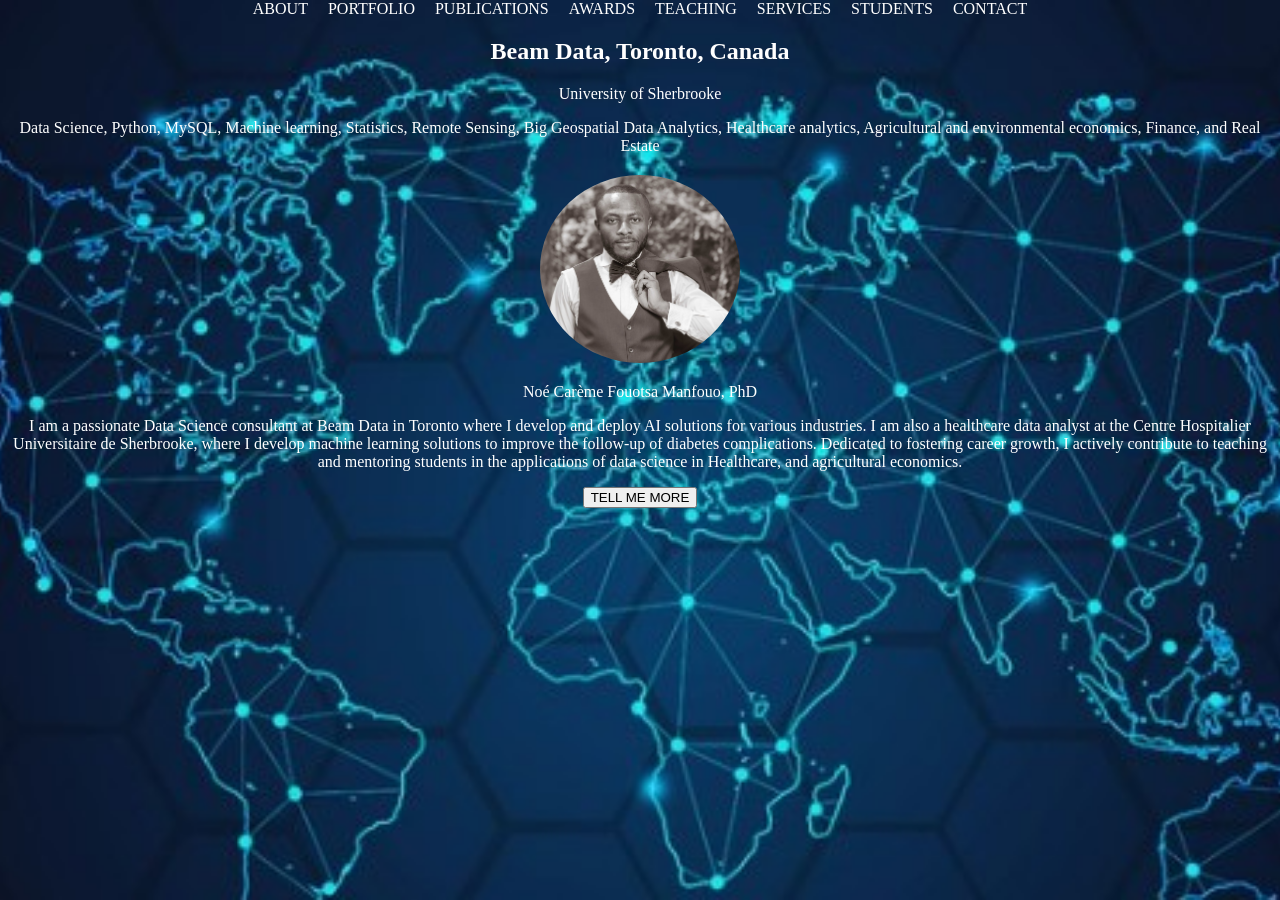
==== index.html @ 55b2f70b "updates" ====
<!DOCTYPE html>
<html lang="en">
<head>
    <meta charset="UTF-8">
    <meta name="viewport" content="width=device-width, initial-scale=1.0">
    <title>Data Science</title>
    <link rel="stylesheet" href="style.css">
    <style>
        body, html {
            margin: 0;
            padding: 0;
            width: 100%;
            height: 100%;
            background: url('images/pic02.jpg') no-repeat center center fixed;
            background-size: cover;
        }
        nav {
            display: flex;
            justify-content: center;
            width: 100%;
        }
        .nav-logo, .nav-links {
            display: flex;
        }
        .nav-links {
            gap: 20px;
        }
        .nav-links a {
            text-decoration: none;
            color: white; /* Change as needed for visibility against the background */
        }
        .hero {
            text-align: center;
            margin-top: 20px;
            color: white; /* Change as needed for visibility against the background */
        }
        *, *::before, *::after {
            box-sizing: border-box;
        }
        .row {
            display: flex;
        }
        .column {
            flex: 50%;
            padding: 5px;
        }
        img {
            border-radius: 50%;
            width: 200px; /* Adjust width as necessary */
        }
    </style>
</head>
<body>
    <header>
        <nav>
            <div class="nav-logo"><a href="#"></a></div>
            <div class="nav-links">
                <a href="index.html">ABOUT</a>
                <a href="portfolio.html">PORTFOLIO</a> <!-- Updated link to reference an on-page ID -->
                <a href="publications.html">PUBLICATIONS</a>
                <a href="#awards">AWARDS</a>
                <a href="#teaching">TEACHING</a>
                <a href="#services">SERVICES</a>
                <a href="#students">STUDENTS</a>
                <a href="#contact">CONTACT</a>
            </div>
        </nav>
    </header>
    <section id="about">
        <div class="hero">
            <h1>Beam Data, Toronto, Canada</h1>
            <p>University of Sherbrooke</p>
            <p>Data Science, Python, MySQL, Machine learning, Statistics, Remote Sensing, Big Geospatial Data Analytics, Healthcare analytics, Agricultural and environmental economics, Finance, and Real Estate</p>
        </div>
    </section>
    <section id="about">
        <div class="hero">
            <img src="images/avatar.jpg" alt="Noé Fouotsa" class="profile-pic">
            <p>Noé Carème Fouotsa Manfouo, PhD</p>
            <p>I am a passionate Data Science consultant at Beam Data in Toronto where I develop and deploy AI solutions for various industries. I am also a healthcare data analyst at the Centre Hospitalier Universitaire de Sherbrooke, where I develop machine learning solutions to improve the follow-up of diabetes complications. Dedicated to fostering career growth, I actively contribute to teaching and mentoring students in the applications of data science in Healthcare, and agricultural economics.</p>
            <button onclick="location.href='portfolio.html';">TELL ME MORE</button> <!-- Link to the Portfolio section -->
        </div>
    </section>
</body>
</html>
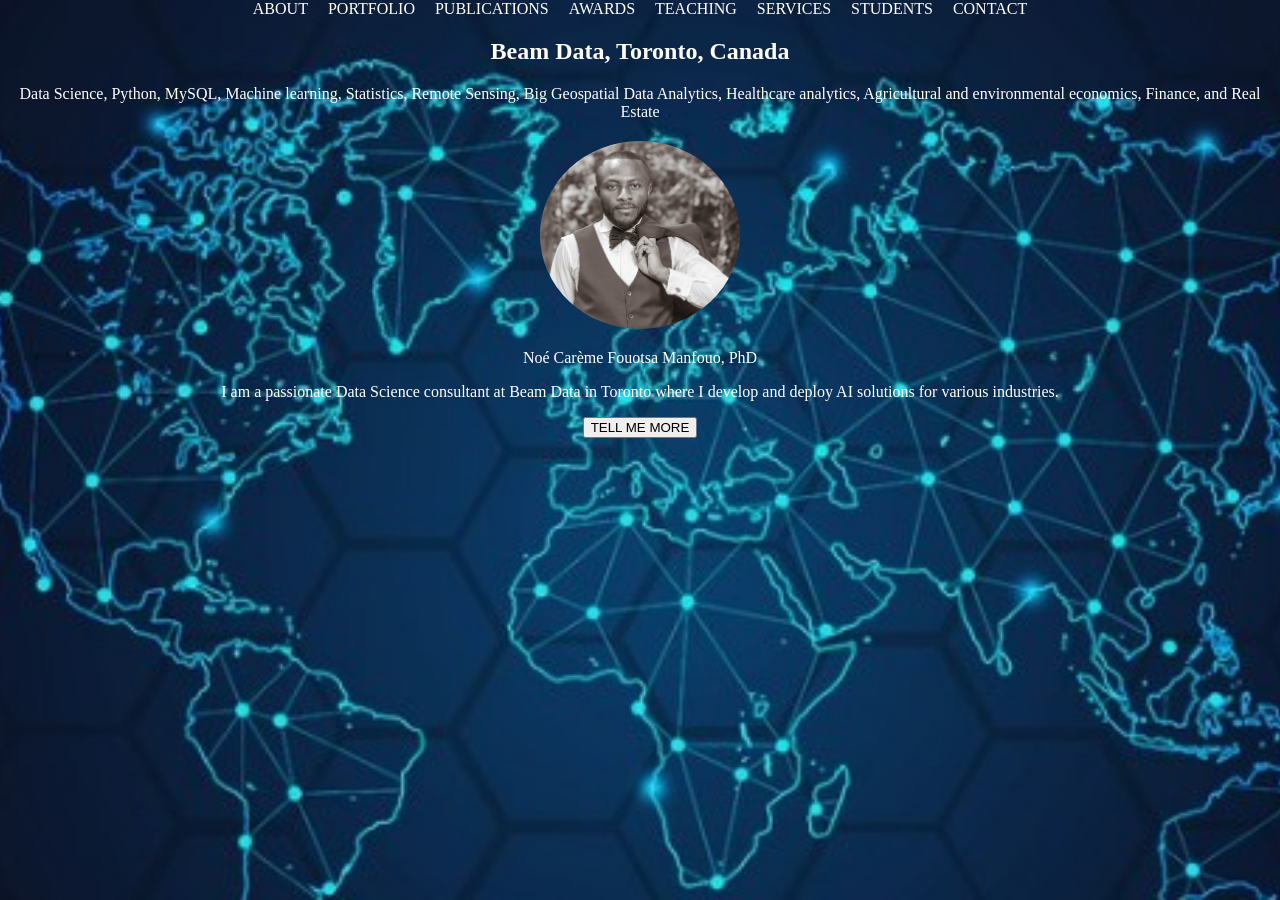
==== commit 2075d9c4: "updates" ====
--- a/index.html
+++ b/index.html
@@ -69,7 +69,7 @@
     <section id="about">
         <div class="hero">
             <h1>Beam Data, Toronto, Canada</h1>
-            <p>University of Sherbrooke</p>
+            <p></p>
             <p>Data Science, Python, MySQL, Machine learning, Statistics, Remote Sensing, Big Geospatial Data Analytics, Healthcare analytics, Agricultural and environmental economics, Finance, and Real Estate</p>
         </div>
     </section>
@@ -77,7 +77,7 @@
         <div class="hero">
             <img src="images/avatar.jpg" alt="Noé Fouotsa" class="profile-pic">
             <p>Noé Carème Fouotsa Manfouo, PhD</p>
-            <p>I am a passionate Data Science consultant at Beam Data in Toronto where I develop and deploy AI solutions for various industries. I am also a healthcare data analyst at the Centre Hospitalier Universitaire de Sherbrooke, where I develop machine learning solutions to improve the follow-up of diabetes complications. Dedicated to fostering career growth, I actively contribute to teaching and mentoring students in the applications of data science in Healthcare, and agricultural economics.</p>
+            <p>I am a passionate Data Science consultant at Beam Data in Toronto where I develop and deploy AI solutions for various industries.</p>
             <button onclick="location.href='portfolio.html';">TELL ME MORE</button> <!-- Link to the Portfolio section -->
         </div>
     </section>
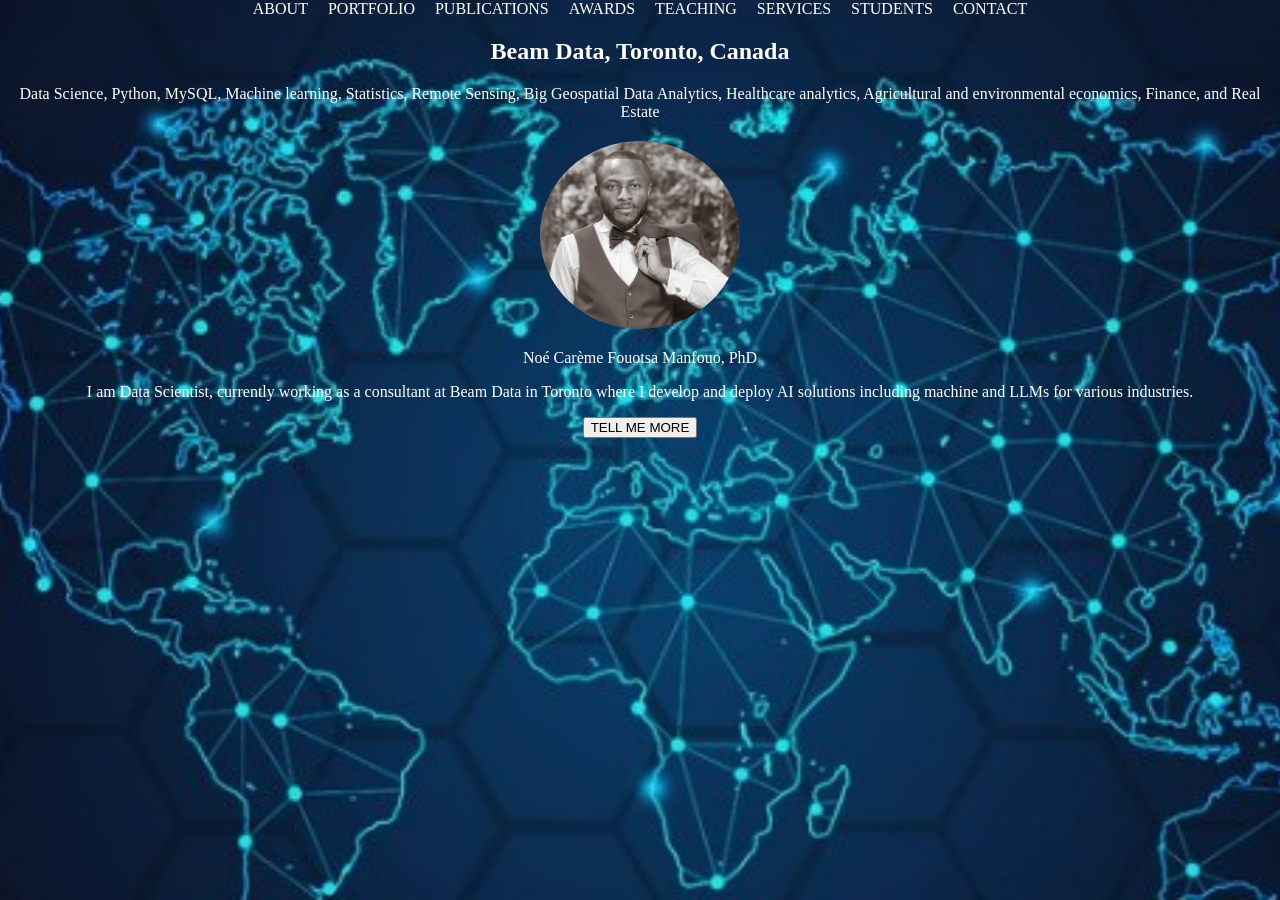
==== commit cee73de4: "updates" ====
--- a/index.html
+++ b/index.html
@@ -77,7 +77,7 @@
         <div class="hero">
             <img src="images/avatar.jpg" alt="Noé Fouotsa" class="profile-pic">
             <p>Noé Carème Fouotsa Manfouo, PhD</p>
-            <p>I am a passionate Data Science consultant at Beam Data in Toronto where I develop and deploy AI solutions for various industries.</p>
+            <p>I am Data Scientist, currently working as a consultant at Beam Data in Toronto where I develop and deploy AI solutions including machine and LLMs for various industries.</p>
             <button onclick="location.href='portfolio.html';">TELL ME MORE</button> <!-- Link to the Portfolio section -->
         </div>
     </section>
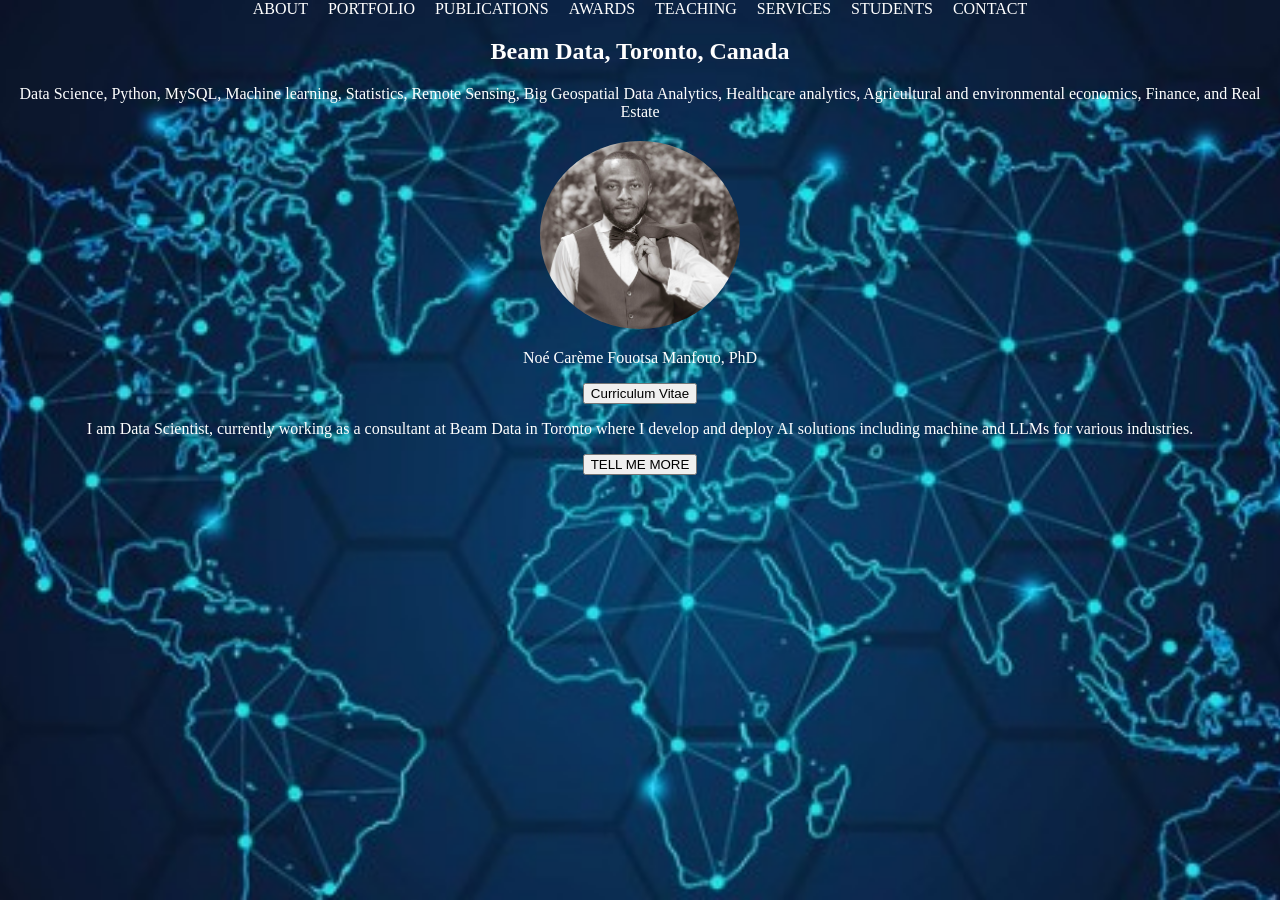
==== commit 6b1b5fcd: "updates" ====
--- a/index.html
+++ b/index.html
@@ -58,11 +58,11 @@
                 <a href="index.html">ABOUT</a>
                 <a href="portfolio.html">PORTFOLIO</a> <!-- Updated link to reference an on-page ID -->
                 <a href="publications.html">PUBLICATIONS</a>
-                <a href="#awards">AWARDS</a>
-                <a href="#teaching">TEACHING</a>
-                <a href="#services">SERVICES</a>
-                <a href="#students">STUDENTS</a>
-                <a href="#contact">CONTACT</a>
+                <a href="awards.html">AWARDS</a>
+                <a href="teaching.html">TEACHING</a>
+                <a href="services.html">SERVICES</a>
+                <a href="students.html">STUDENTS</a>
+                <a href="contact.html">CONTACT</a>
             </div>
         </nav>
     </header>
@@ -77,6 +77,7 @@
         <div class="hero">
             <img src="images/avatar.jpg" alt="Noé Fouotsa" class="profile-pic">
             <p>Noé Carème Fouotsa Manfouo, PhD</p>
+            <button onclick="location.href='https://docs.google.com/document/d/1d7oiPHwaeCGNi1j2qiMza-FebBLyYKiq0i-RlrwJySk/edit?usp=sharing';">Curriculum Vitae</button>
             <p>I am Data Scientist, currently working as a consultant at Beam Data in Toronto where I develop and deploy AI solutions including machine and LLMs for various industries.</p>
             <button onclick="location.href='portfolio.html';">TELL ME MORE</button> <!-- Link to the Portfolio section -->
         </div>
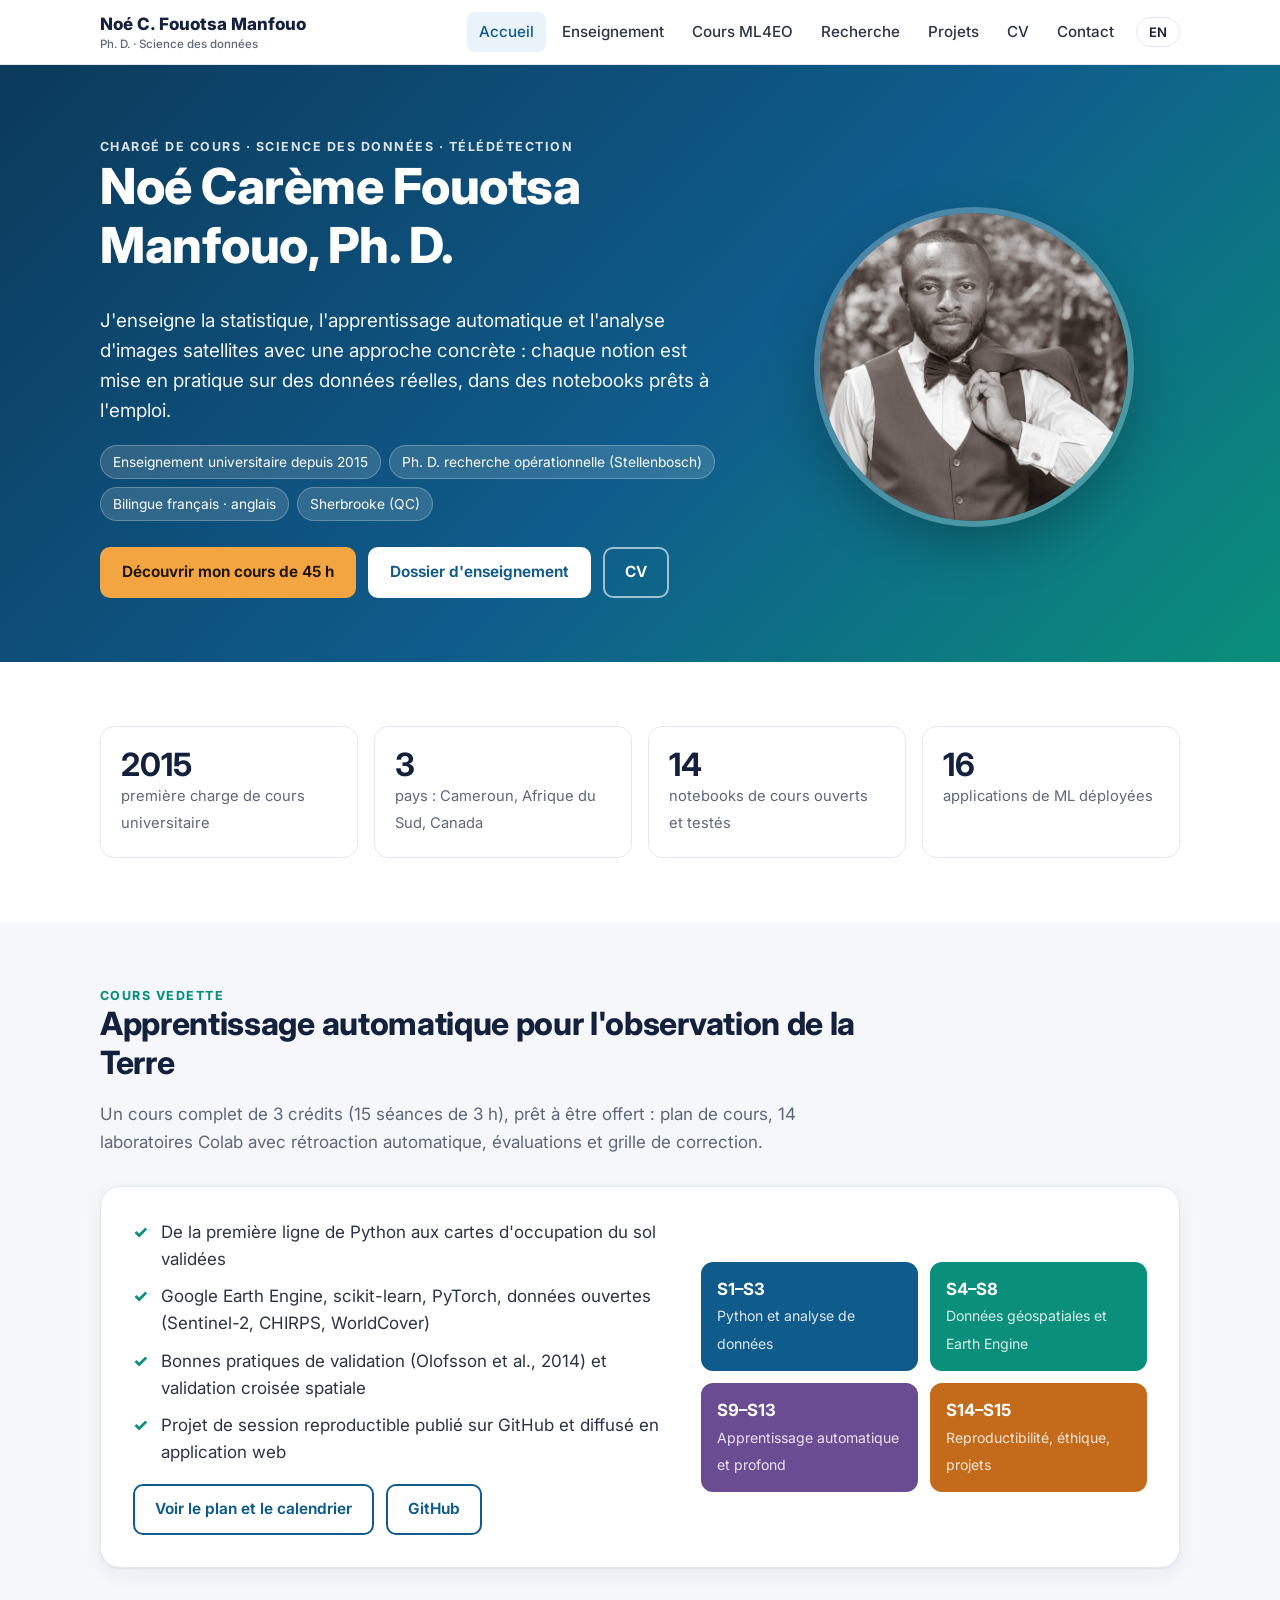
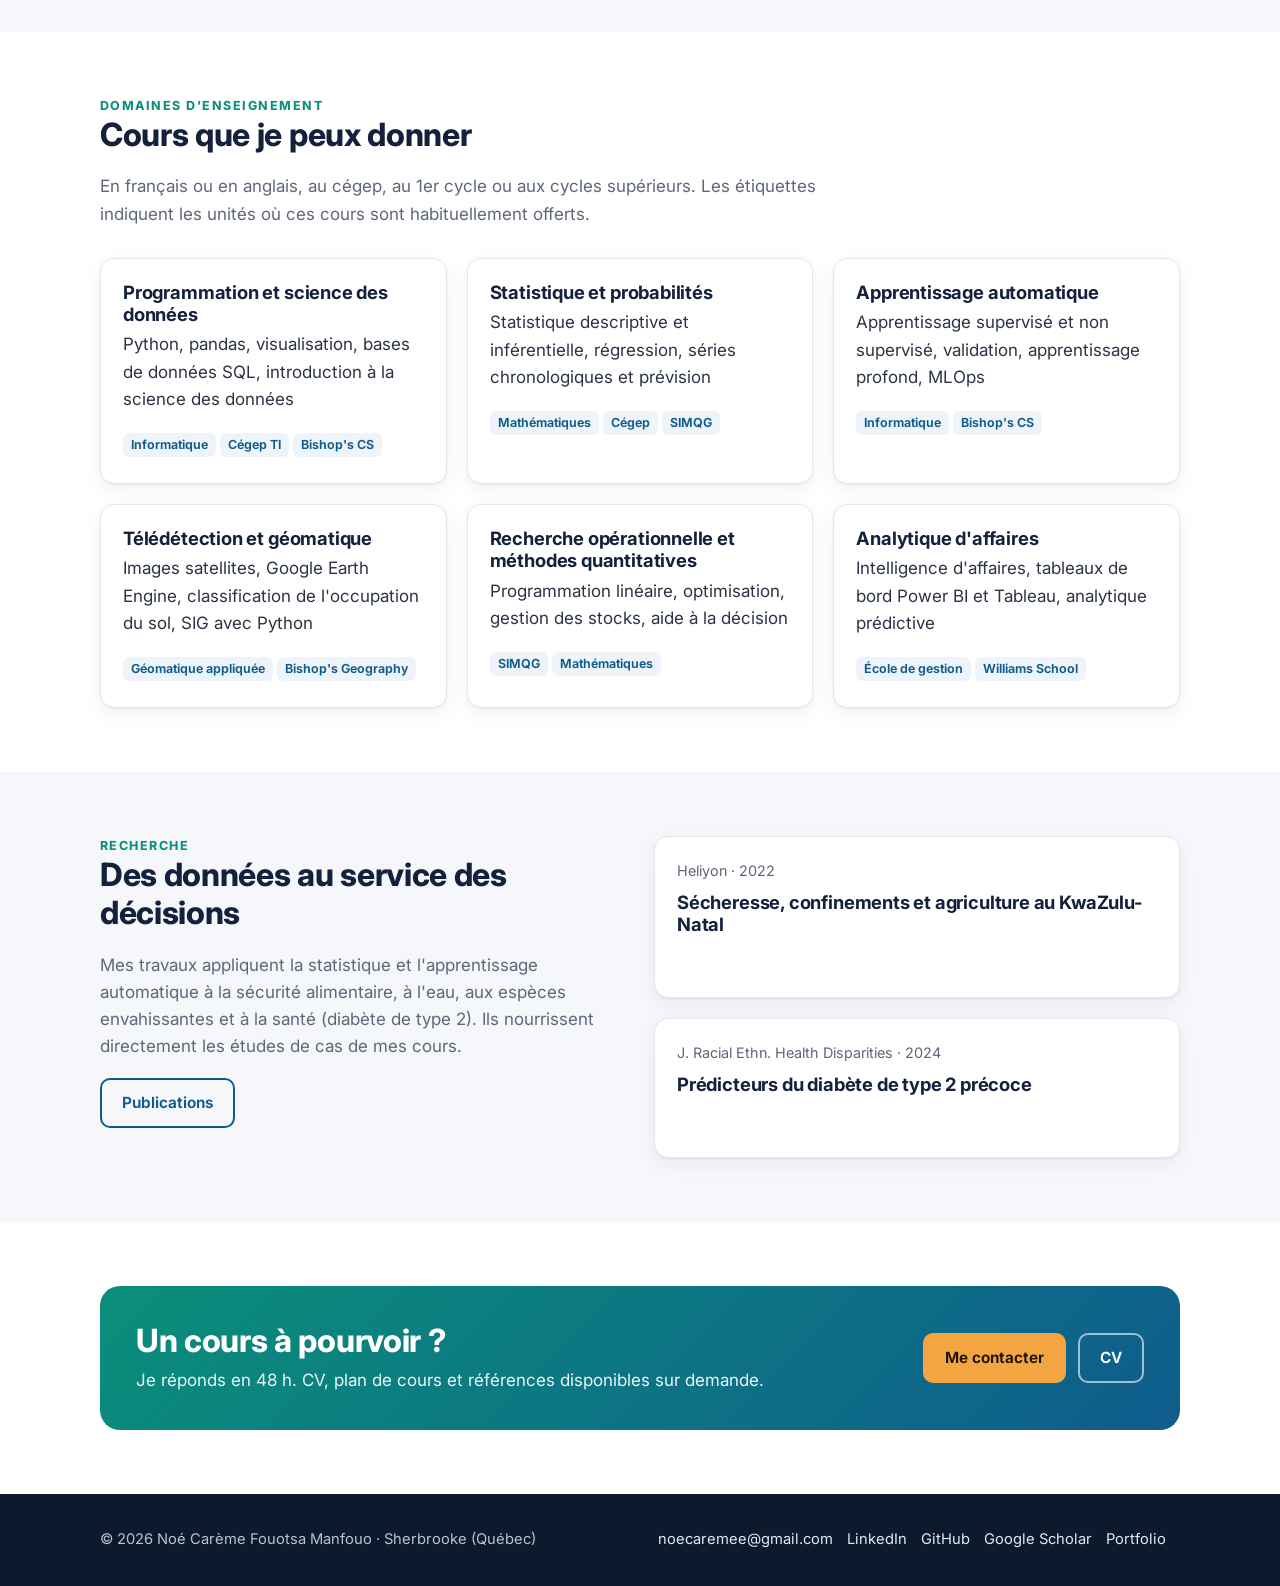
==== commit 46fe0da7: "Redesign as bilingual teaching showcase: teaching portfolio, ML4EO course page, research, projects, " ====
--- a/index.html
+++ b/index.html
@@ -1,86 +1,101 @@
-<!DOCTYPE html>
-<html lang="en">
+<!doctype html>
+<html lang="fr" data-lang="fr">
 <head>
-    <meta charset="UTF-8">
-    <meta name="viewport" content="width=device-width, initial-scale=1.0">
-    <title>Data Science</title>
-    <link rel="stylesheet" href="style.css">
-    <style>
-        body, html {
-            margin: 0;
-            padding: 0;
-            width: 100%;
-            height: 100%;
-            background: url('images/pic02.jpg') no-repeat center center fixed;
-            background-size: cover;
-        }
-        nav {
-            display: flex;
-            justify-content: center;
-            width: 100%;
-        }
-        .nav-logo, .nav-links {
-            display: flex;
-        }
-        .nav-links {
-            gap: 20px;
-        }
-        .nav-links a {
-            text-decoration: none;
-            color: white; /* Change as needed for visibility against the background */
-        }
-        .hero {
-            text-align: center;
-            margin-top: 20px;
-            color: white; /* Change as needed for visibility against the background */
-        }
-        *, *::before, *::after {
-            box-sizing: border-box;
-        }
-        .row {
-            display: flex;
-        }
-        .column {
-            flex: 50%;
-            padding: 5px;
-        }
-        img {
-            border-radius: 50%;
-            width: 200px; /* Adjust width as necessary */
-        }
-    </style>
+<meta charset="utf-8">
+<meta name="viewport" content="width=device-width, initial-scale=1">
+<title>Accueil · Home · Noé Carème Fouotsa Manfouo</title>
+<meta name="description" content="Chargé de cours en science des données, statistique, apprentissage automatique et télédétection (Sherbrooke). Lecturer in data science and remote sensing.">
+<meta property="og:title" content="Accueil · Home · Noé Carème Fouotsa Manfouo">
+<meta property="og:description" content="Chargé de cours en science des données, statistique, apprentissage automatique et télédétection (Sherbrooke). Lecturer in data science and remote sensing.">
+<meta property="og:image" content="https://noe2019.github.io/images/portrait.jpg">
+<meta property="og:type" content="website">
+<link rel="icon" href="images/portrait-sm.jpg">
+<link rel="preconnect" href="https://fonts.googleapis.com"><link rel="preconnect" href="https://fonts.gstatic.com" crossorigin>
+<link href="https://fonts.googleapis.com/css2?family=Inter:wght@400;500;600;700;800&display=swap" rel="stylesheet">
+<link rel="stylesheet" href="assets/site.css">
+<script src="assets/site.js"></script>
+<script type="application/ld+json">{"@context": "https://schema.org", "@type": "Person", "name": "Noé Carème Fouotsa Manfouo", "jobTitle": "Lecturer in data science, statistics and remote sensing", "url": "https://noe2019.github.io", "email": "mailto:noecaremee@gmail.com", "alumniOf": ["Stellenbosch University", "African Institute for Mathematical Sciences"], "address": {"@type": "PostalAddress", "addressLocality": "Sherbrooke", "addressRegion": "QC", "addressCountry": "CA"}, "sameAs": ["https://www.linkedin.com/in/noefouotsa/", "https://github.com/noe2019", "https://scholar.google.com/citations?user=acKVfowAAAAJ", "https://noe2019.github.io/DA-Portfolio-Website/"]}</script>
 </head>
 <body>
-    <header>
-        <nav>
-            <div class="nav-logo"><a href="#"></a></div>
-            <div class="nav-links">
-                <a href="index.html">ABOUT</a>
-                <a href="portfolio.html">PORTFOLIO</a> <!-- Updated link to reference an on-page ID -->
-                <a href="publications.html">PUBLICATIONS</a>
-                <a href="awards.html">AWARDS</a>
-                <a href="teaching.html">TEACHING</a>
-                <a href="services.html">SERVICES</a>
-                <a href="students.html">STUDENTS</a>
-                <a href="contact.html">CONTACT</a>
-            </div>
-        </nav>
-    </header>
-    <section id="about">
-        <div class="hero">
-            <h1>Beam Data, Toronto, Canada</h1>
-            <p></p>
-            <p>Data Science, Python, MySQL, Machine learning, Statistics, Remote Sensing, Big Geospatial Data Analytics, Healthcare analytics, Agricultural and environmental economics, Finance, and Real Estate</p>
-        </div>
-    </section>
-    <section id="about">
-        <div class="hero">
-            <img src="images/avatar.jpg" alt="Noé Fouotsa" class="profile-pic">
-            <p>Noé Carème Fouotsa Manfouo, PhD</p>
-            <button onclick="location.href='https://docs.google.com/document/d/1d7oiPHwaeCGNi1j2qiMza-FebBLyYKiq0i-RlrwJySk/edit?usp=sharing';">Curriculum Vitae</button>
-            <p>I am Data Scientist, currently working as a consultant at Beam Data in Toronto where I develop and deploy AI solutions including machine and LLMs for various industries.</p>
-            <button onclick="location.href='portfolio.html';">TELL ME MORE</button> <!-- Link to the Portfolio section -->
-        </div>
-    </section>
+<header class="top"><div class="wrap">
+  <a class="logo" href="index.html">Noé C. Fouotsa Manfouo<small>Ph. D. · <span class="fr">Science des données</span><span class="en">Data science</span></small></a>
+  <button class="burger" id="burger" aria-label="Menu">☰</button>
+  <nav class="nav" id="nav"><a href="index.html" class=active><span class="fr">Accueil</span><span class="en">Home</span></a><a href="teaching.html"><span class="fr">Enseignement</span><span class="en">Teaching</span></a><a href="cours-ml4eo.html"><span class="fr">Cours ML4EO</span><span class="en">ML4EO course</span></a><a href="publications.html"><span class="fr">Recherche</span><span class="en">Research</span></a><a href="portfolio.html"><span class="fr">Projets</span><span class="en">Projects</span></a><a href="resume.html"><span class="fr">CV</span><span class="en">CV</span></a><a href="contact.html"><span class="fr">Contact</span><span class="en">Contact</span></a><button class="lang" id="lang" aria-label="Langue / Language">EN</button></nav>
+</div></header>
+<main>
+
+<section class="hero"><div class="wrap grid">
+  <div>
+    <div class="kicker"><span class="fr">Chargé de cours · Science des données · Télédétection</span><span class="en">Lecturer · Data science · Remote sensing</span></div>
+    <h1>Noé Carème Fouotsa Manfouo, Ph. D.</h1>
+    <p class="lead"><span class="fr">J'enseigne la statistique, l'apprentissage automatique et l'analyse d'images satellites avec une approche concrète : chaque notion est mise en pratique sur des données réelles, dans des notebooks prêts à l'emploi.</span><span class="en">I teach statistics, machine learning and satellite-image analysis with a hands-on approach: every concept is practised on real data, in ready-to-use notebooks.</span></p>
+    <div class="chips"><span class="chip"><span class="fr">Enseignement universitaire depuis 2015</span><span class="en">University teaching since 2015</span></span><span class="chip"><span class="fr">Ph. D. recherche opérationnelle (Stellenbosch)</span><span class="en">PhD Operations Research (Stellenbosch)</span></span><span class="chip"><span class="fr">Bilingue français · anglais</span><span class="en">Bilingual French · English</span></span><span class="chip">Sherbrooke (QC)</span></div>
+    <div class="btns">
+      <a class="btn primary" href="cours-ml4eo.html"><span class="fr">Découvrir mon cours de 45 h</span><span class="en">See my 45-hour course</span></a>
+      <a class="btn light" href="teaching.html"><span class="fr">Dossier d'enseignement</span><span class="en">Teaching portfolio</span></a>
+      <a class="btn ghost" href="resume.html">CV</a>
+    </div>
+  </div>
+  <img class="portrait" src="images/portrait.jpg" alt="Noé Carème Fouotsa Manfouo">
+</div></section>
+
+<section><div class="wrap">
+  <div class="stats">
+    <div class="stat"><b>2015</b><span><span class="fr">première charge de cours universitaire</span><span class="en">first university course taught</span></span></div>
+    <div class="stat"><b>3</b><span><span class="fr">pays : Cameroun, Afrique du Sud, Canada</span><span class="en">countries: Cameroon, South Africa, Canada</span></span></div>
+    <div class="stat"><b>14</b><span><span class="fr">notebooks de cours ouverts et testés</span><span class="en">open, tested course notebooks</span></span></div>
+    <div class="stat"><b>16</b><span><span class="fr">applications de ML déployées</span><span class="en">deployed ML applications</span></span></div>
+  </div>
+</div></section>
+
+<section class="soft"><div class="wrap">
+  <div class="section-head"><div class="eyebrow"><span class="fr">Cours vedette</span><span class="en">Featured course</span></div>
+  <h2><span class="fr">Apprentissage automatique pour l'observation de la Terre</span><span class="en">Machine Learning for Earth Observation</span></h2>
+  <p><span class="fr">Un cours complet de 3 crédits (15 séances de 3 h), prêt à être offert : plan de cours, 14 laboratoires Colab avec rétroaction automatique, évaluations et grille de correction.</span><span class="en">A complete 3-credit course (15 × 3-hour sessions), ready to offer: course outline, 14 Colab labs with automatic feedback, assessments and rubric.</span></p></div>
+  <div class="feature">
+    <div>
+      <ul class="list-check">
+        <li><span class="fr">De la première ligne de Python aux cartes d'occupation du sol validées</span><span class="en">From the first line of Python to validated land-cover maps</span></li>
+        <li><span class="fr">Google Earth Engine, scikit-learn, PyTorch, données ouvertes (Sentinel-2, CHIRPS, WorldCover)</span><span class="en">Google Earth Engine, scikit-learn, PyTorch, open data (Sentinel-2, CHIRPS, WorldCover)</span></li>
+        <li><span class="fr">Bonnes pratiques de validation (Olofsson et al., 2014) et validation croisée spatiale</span><span class="en">Validation good practice (Olofsson et al., 2014) and spatial cross-validation</span></li>
+        <li><span class="fr">Projet de session reproductible publié sur GitHub et diffusé en application web</span><span class="en">Reproducible term project published on GitHub and shared as a web app</span></li>
+      </ul>
+      <div class="btns" style="margin-top:18px"><a class="btn outline" href="cours-ml4eo.html"><span class="fr">Voir le plan et le calendrier</span><span class="en">See outline and schedule</span></a><a class="btn outline" href="https://github.com/noe2019/ML4EO_Bootcamp" target="_blank" rel="noopener">GitHub</a></div>
+    </div>
+    <div class="blocks">
+      <div class="block b1"><b>S1–S3</b><span><span class="fr">Python et analyse de données</span><span class="en">Python and data analysis</span></span></div>
+      <div class="block b2"><b>S4–S8</b><span><span class="fr">Données géospatiales et Earth Engine</span><span class="en">Geospatial data and Earth Engine</span></span></div>
+      <div class="block b3"><b>S9–S13</b><span><span class="fr">Apprentissage automatique et profond</span><span class="en">Machine and deep learning</span></span></div>
+      <div class="block b4"><b>S14–S15</b><span><span class="fr">Reproductibilité, éthique, projets</span><span class="en">Reproducibility, ethics, projects</span></span></div>
+    </div>
+  </div>
+</div></section>
+
+<section><div class="wrap">
+  <div class="section-head"><div class="eyebrow"><span class="fr">Domaines d'enseignement</span><span class="en">Teaching areas</span></div>
+  <h2><span class="fr">Cours que je peux donner</span><span class="en">Courses I can teach</span></h2>
+  <p><span class="fr">En français ou en anglais, au cégep, au 1er cycle ou aux cycles supérieurs. Les étiquettes indiquent les unités où ces cours sont habituellement offerts.</span><span class="en">In French or English, at college, undergraduate or graduate level. Tags show the units where these courses are usually offered.</span></p></div>
+  <div class="cards"><div class="card"><h3><span class="fr">Programmation et science des données</span><span class="en">Programming and data science</span></h3><p><span class="fr">Python, pandas, visualisation, bases de données SQL, introduction à la science des données</span><span class="en">Python, pandas, visualization, SQL databases, introduction to data science</span></p><span class=tag>Informatique</span><span class=tag>Cégep TI</span><span class=tag>Bishop's CS</span></div><div class="card"><h3><span class="fr">Statistique et probabilités</span><span class="en">Statistics and probability</span></h3><p><span class="fr">Statistique descriptive et inférentielle, régression, séries chronologiques et prévision</span><span class="en">Descriptive and inferential statistics, regression, time series and forecasting</span></p><span class=tag>Mathématiques</span><span class=tag>Cégep</span><span class=tag>SIMQG</span></div><div class="card"><h3><span class="fr">Apprentissage automatique</span><span class="en">Machine learning</span></h3><p><span class="fr">Apprentissage supervisé et non supervisé, validation, apprentissage profond, MLOps</span><span class="en">Supervised and unsupervised learning, validation, deep learning, MLOps</span></p><span class=tag>Informatique</span><span class=tag>Bishop's CS</span></div><div class="card"><h3><span class="fr">Télédétection et géomatique</span><span class="en">Remote sensing and GIS</span></h3><p><span class="fr">Images satellites, Google Earth Engine, classification de l'occupation du sol, SIG avec Python</span><span class="en">Satellite imagery, Google Earth Engine, land-cover classification, GIS with Python</span></p><span class=tag>Géomatique appliquée</span><span class=tag>Bishop's Geography</span></div><div class="card"><h3><span class="fr">Recherche opérationnelle et méthodes quantitatives</span><span class="en">Operations research and quantitative methods</span></h3><p><span class="fr">Programmation linéaire, optimisation, gestion des stocks, aide à la décision</span><span class="en">Linear programming, optimization, inventory control, decision support</span></p><span class=tag>SIMQG</span><span class=tag>Mathématiques</span></div><div class="card"><h3><span class="fr">Analytique d'affaires</span><span class="en">Business analytics</span></h3><p><span class="fr">Intelligence d'affaires, tableaux de bord Power BI et Tableau, analytique prédictive</span><span class="en">Business intelligence, Power BI and Tableau dashboards, predictive analytics</span></p><span class=tag>École de gestion</span><span class=tag>Williams School</span></div></div>
+</div></section>
+
+<section class="soft"><div class="wrap two">
+  <div><div class="section-head"><div class="eyebrow"><span class="fr">Recherche</span><span class="en">Research</span></div><h2><span class="fr">Des données au service des décisions</span><span class="en">Data for better decisions</span></h2>
+  <p><span class="fr">Mes travaux appliquent la statistique et l'apprentissage automatique à la sécurité alimentaire, à l'eau, aux espèces envahissantes et à la santé (diabète de type 2). Ils nourrissent directement les études de cas de mes cours.</span><span class="en">My work applies statistics and machine learning to food security, water, invasive species and health (type 2 diabetes). It feeds directly into the case studies of my courses.</span></p>
+  <a class="btn outline" href="publications.html"><span class="fr">Publications</span><span class="en">Publications</span></a></div></div>
+  <div class="cards">
+    <a class="card" href="publications.html" style="color:inherit"><div class="meta">Heliyon · 2022</div><h3><span class="fr">Sécheresse, confinements et agriculture au KwaZulu-Natal</span><span class="en">Drought, lockdowns and farming in KwaZulu-Natal</span></h3></a>
+    <a class="card" href="publications.html" style="color:inherit"><div class="meta">J. Racial Ethn. Health Disparities · 2024</div><h3><span class="fr">Prédicteurs du diabète de type 2 précoce</span><span class="en">Predictors of early-onset type 2 diabetes</span></h3></a>
+  </div>
+</div></section>
+
+<section><div class="wrap"><div class="cta">
+  <div><h2><span class="fr">Un cours à pourvoir ?</span><span class="en">A course to staff?</span></h2><p><span class="fr">Je réponds en 48 h. CV, plan de cours et références disponibles sur demande.</span><span class="en">I reply within 48 hours. CV, course outline and references available on request.</span></p></div>
+  <div class="btns"><a class="btn primary" href="mailto:noecaremee@gmail.com"><span class="fr">Me contacter</span><span class="en">Contact me</span></a><a class="btn ghost" href="resume.html">CV</a></div>
+</div></div></section>
+</main>
+<footer><div class="wrap">
+  <div>© 2026 Noé Carème Fouotsa Manfouo · Sherbrooke (Québec)</div>
+  <div class="icons"><a href="mailto:noecaremee@gmail.com">noecaremee@gmail.com</a><a href="https://www.linkedin.com/in/noefouotsa/" target="_blank" rel="noopener">LinkedIn</a><a href="https://github.com/noe2019" target="_blank" rel="noopener">GitHub</a><a href="https://scholar.google.com/citations?user=acKVfowAAAAJ" target="_blank" rel="noopener">Google Scholar</a><a href="https://noe2019.github.io/DA-Portfolio-Website/" target="_blank" rel="noopener">Portfolio</a></div>
+</div></footer>
 </body>
-</html>+</html>
--- a/assets/site.css
+++ b/assets/site.css
@@ -0,0 +1,131 @@
+/* Noé Carème Fouotsa Manfouo — personal academic site */
+:root {
+  --ink: #14213d; --text: #2b3445; --muted: #5d6779; --line: #e3e7ee; --bg: #ffffff; --soft: #f5f7fb;
+  --brand: #0f5c8c; --brand-2: #0a8f7a; --accent: #f2a541; --radius: 14px;
+  --shadow: 0 1px 2px rgba(20,33,61,.06), 0 6px 20px rgba(20,33,61,.06);
+}
+* { box-sizing: border-box; }
+html { scroll-behavior: smooth; }
+html, body { overflow-x: clip; }
+body { margin: 0; font-family: "Inter", system-ui, -apple-system, "Segoe UI", sans-serif; color: var(--text); background: var(--bg);
+  font-size: 17px; line-height: 1.6; -webkit-font-smoothing: antialiased; }
+a { color: var(--brand); text-decoration: none; } a:hover { text-decoration: underline; }
+img { max-width: 100%; display: block; }
+h1, h2, h3 { color: var(--ink); line-height: 1.2; letter-spacing: -.01em; margin: 0 0 .6em; }
+h1 { font-size: clamp(2rem, 4.5vw, 3.1rem); font-weight: 800; }
+h2 { font-size: clamp(1.5rem, 3vw, 2rem); font-weight: 750; }
+h3 { font-size: 1.15rem; font-weight: 700; }
+p { margin: 0 0 1em; }
+.wrap { max-width: 1120px; margin: 0 auto; padding: 0 20px; }
+
+/* language toggle: content exists in both languages */
+html[data-lang="fr"] .en, html[data-lang="en"] .fr { display: none !important; }
+
+/* header */
+.top { position: sticky; top: 0; z-index: 20; background: rgba(255,255,255,.92); backdrop-filter: blur(8px); border-bottom: 1px solid var(--line); }
+.top .wrap { display: flex; align-items: center; gap: 18px; height: 64px; }
+.logo { font-weight: 800; color: var(--ink); white-space: nowrap; }
+.logo small { display: block; font-weight: 500; color: var(--muted); font-size: .72rem; margin-top: -3px; }
+.nav { display: flex; gap: 4px; margin-left: auto; align-items: center; }
+.nav a { color: var(--text); padding: 8px 12px; border-radius: 8px; font-size: .95rem; font-weight: 500; }
+.nav a:hover { background: var(--soft); text-decoration: none; }
+.nav a.active { color: var(--brand); background: #eaf3f9; }
+.lang { border: 1px solid var(--line); background: #fff; border-radius: 999px; padding: 6px 12px; font: 600 .82rem "Inter", sans-serif;
+  color: var(--ink); cursor: pointer; margin-left: 6px; }
+.burger { display: none; margin-left: auto; background: none; border: 0; font-size: 1.6rem; color: var(--ink); cursor: pointer; }
+@media (max-width: 900px) {
+  .burger { display: block; }
+  .nav { display: none; position: absolute; top: 64px; left: 0; right: 0; background: #fff; flex-direction: column; align-items: stretch;
+    padding: 10px 20px 16px; border-bottom: 1px solid var(--line); }
+  .nav.open { display: flex; }
+  .lang { align-self: flex-start; margin: 6px 0 0; }
+}
+
+/* hero */
+.hero { background: linear-gradient(135deg, #0b3a5b 0%, #0f5c8c 55%, #0a8f7a 100%); color: #fff; padding: 72px 0 64px; }
+.hero h1, .hero h2 { color: #fff; }
+.hero .grid { display: grid; grid-template-columns: 1.5fr 1fr; gap: 48px; align-items: center; }
+.hero .kicker { text-transform: uppercase; letter-spacing: .12em; font-size: .78rem; font-weight: 700; opacity: .85; }
+.hero .lead { font-size: 1.18rem; opacity: .95; max-width: 640px; }
+.portrait { border-radius: 50%; width: min(320px, 70vw); aspect-ratio: 1; object-fit: cover; border: 6px solid rgba(255,255,255,.25);
+  box-shadow: 0 20px 50px rgba(0,0,0,.25); margin: 0 auto; }
+.chips { display: flex; flex-wrap: wrap; gap: 8px; margin: 18px 0 26px; }
+.chip { background: rgba(255,255,255,.14); border: 1px solid rgba(255,255,255,.25); padding: 5px 12px; border-radius: 999px; font-size: .86rem; }
+.btns { display: flex; flex-wrap: wrap; gap: 12px; }
+.btn { display: inline-flex; align-items: center; gap: 8px; padding: 11px 20px; border-radius: 10px; font-weight: 650; font-size: .96rem; border: 2px solid transparent; }
+.btn:hover { text-decoration: none; transform: translateY(-1px); }
+.btn.primary { background: var(--accent); color: #1d1300; }
+.btn.light { background: #fff; color: var(--brand); }
+.btn.ghost { border-color: rgba(255,255,255,.6); color: #fff; }
+.btn.outline { border-color: var(--brand); color: var(--brand); }
+@media (max-width: 860px) { .hero .grid { grid-template-columns: 1fr; text-align: left; } .hero { padding: 48px 0; } .portrait { order: -1; width: 200px; margin: 0; } }
+
+/* sections */
+section { padding: 64px 0; }
+section.soft { background: var(--soft); }
+.section-head { max-width: 760px; margin-bottom: 30px; }
+.section-head .eyebrow { color: var(--brand-2); text-transform: uppercase; letter-spacing: .12em; font-weight: 750; font-size: .78rem; }
+.section-head p { color: var(--muted); }
+.cards { display: grid; grid-template-columns: repeat(auto-fill, minmax(270px, 1fr)); gap: 20px; }
+.card { display: block; background: #fff; border: 1px solid var(--line); border-radius: var(--radius); padding: 22px; box-shadow: var(--shadow); }
+.card h3 { margin-bottom: .35em; }
+.card .meta { color: var(--muted); font-size: .9rem; margin-bottom: .6em; }
+.card p:last-child { margin-bottom: 0; }
+.tag { display: inline-block; background: #eef4f9; color: var(--brand); border-radius: 6px; padding: 2px 8px; font-size: .78rem; font-weight: 650; margin: 0 4px 4px 0; }
+.tag.green { background: #e7f6f2; color: #0a7a68; }
+.stats { display: grid; grid-template-columns: repeat(4, 1fr); gap: 16px; }
+.stat { background: #fff; border: 1px solid var(--line); border-radius: var(--radius); padding: 20px; }
+.stat b { display: block; font-size: 2rem; color: var(--ink); line-height: 1.1; }
+.stat span { color: var(--muted); font-size: .92rem; }
+@media (max-width: 760px) { .stats { grid-template-columns: repeat(2, 1fr); } }
+
+.feature { display: grid; grid-template-columns: 1.2fr 1fr; gap: 32px; align-items: center; background: #fff; border: 1px solid var(--line);
+  border-radius: 20px; padding: 32px; box-shadow: var(--shadow); }
+@media (max-width: 860px) { .feature { grid-template-columns: 1fr; padding: 22px; } }
+.blocks { display: grid; grid-template-columns: repeat(2, 1fr); gap: 12px; }
+.block { border-radius: 12px; padding: 14px 16px; color: #fff; }
+.block b { display: block; font-size: 1.05rem; } .block span { font-size: .88rem; opacity: .92; }
+.b1 { background: #0f5c8c; } .b2 { background: #0a8f7a; } .b3 { background: #6a4c93; } .b4 { background: #c46a1b; }
+
+/* timeline */
+.timeline { border-left: 3px solid var(--line); margin-left: 6px; padding-left: 24px; }
+.tl { position: relative; margin-bottom: 26px; }
+.tl::before { content: ""; position: absolute; left: -32px; top: 6px; width: 13px; height: 13px; border-radius: 50%; background: var(--brand);
+  border: 3px solid #fff; box-shadow: 0 0 0 2px var(--brand); }
+.tl .when { color: var(--brand-2); font-weight: 700; font-size: .88rem; }
+.tl h3 { margin: 2px 0 2px; } .tl .where { color: var(--muted); font-size: .94rem; margin-bottom: 6px; }
+.tl ul { margin: 6px 0 0; padding-left: 18px; } .tl li { margin-bottom: 4px; }
+
+/* tables */
+.table-wrap { overflow-x: auto; border: 1px solid var(--line); border-radius: var(--radius); background: #fff; }
+table { width: 100%; border-collapse: collapse; font-size: .94rem; }
+th, td { text-align: left; padding: 11px 14px; border-bottom: 1px solid var(--line); vertical-align: top; }
+th { background: var(--soft); color: var(--ink); font-weight: 700; white-space: nowrap; }
+tr:last-child td { border-bottom: 0; }
+td.n { font-weight: 800; color: var(--brand); width: 38px; }
+.colab { white-space: nowrap; font-weight: 600; }
+
+/* publications */
+.pub { padding: 18px 0; border-bottom: 1px solid var(--line); }
+.pub:last-child { border-bottom: 0; }
+.pub .title { font-weight: 700; color: var(--ink); }
+.pub .venue { color: var(--muted); font-size: .94rem; }
+.pub .links a { font-size: .9rem; font-weight: 600; margin-right: 14px; }
+
+.two { display: grid; grid-template-columns: 1fr 1fr; gap: 28px; }
+@media (max-width: 860px) { .two { grid-template-columns: 1fr; } }
+.quote { border-left: 4px solid var(--accent); padding: 6px 0 6px 18px; font-size: 1.1rem; color: var(--ink); margin: 0 0 1.2em; }
+.list-check { list-style: none; padding: 0; margin: 0; }
+.list-check li { padding-left: 28px; position: relative; margin-bottom: 10px; }
+.list-check li::before { content: "✓"; position: absolute; left: 0; color: var(--brand-2); font-weight: 800; }
+.page-hero { background: linear-gradient(135deg, #0b3a5b, #0f5c8c); color: #fff; padding: 52px 0 44px; }
+.page-hero h1 { color: #fff; margin-bottom: .3em; } .page-hero p { opacity: .92; max-width: 760px; font-size: 1.08rem; margin: 0; }
+.cta { background: linear-gradient(135deg, #0a8f7a, #0f5c8c); color: #fff; border-radius: 20px; padding: 36px; display: flex; flex-wrap: wrap;
+  gap: 20px; align-items: center; justify-content: space-between; }
+.cta h2 { color: #fff; margin: 0 0 .2em; } .cta p { margin: 0; opacity: .92; }
+
+footer { background: #0b1a2c; color: #b9c3d3; padding: 34px 0; font-size: .92rem; }
+footer .wrap { display: flex; flex-wrap: wrap; justify-content: space-between; gap: 14px; }
+footer a { color: #e3e9f2; }
+.icons a { margin-right: 14px; }
+@media print { .top, .lang, footer, .btns { display: none; } }
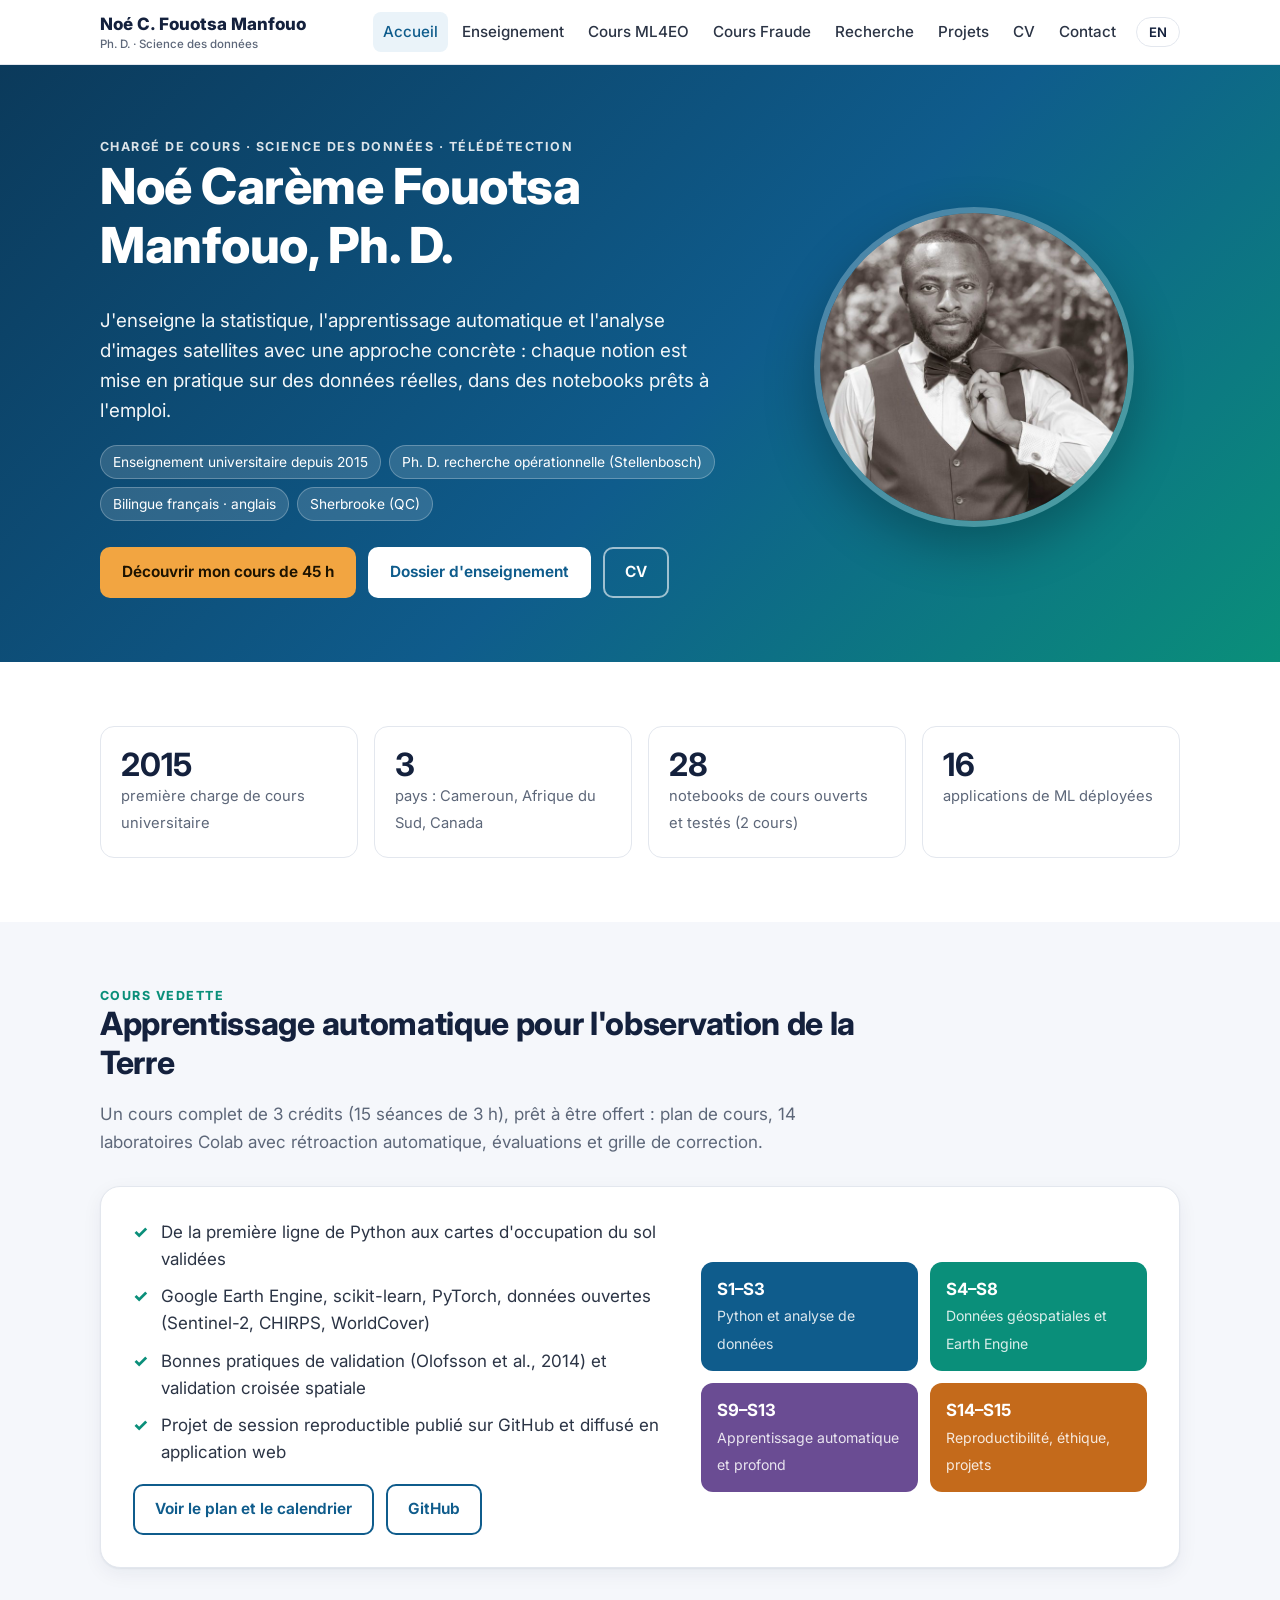
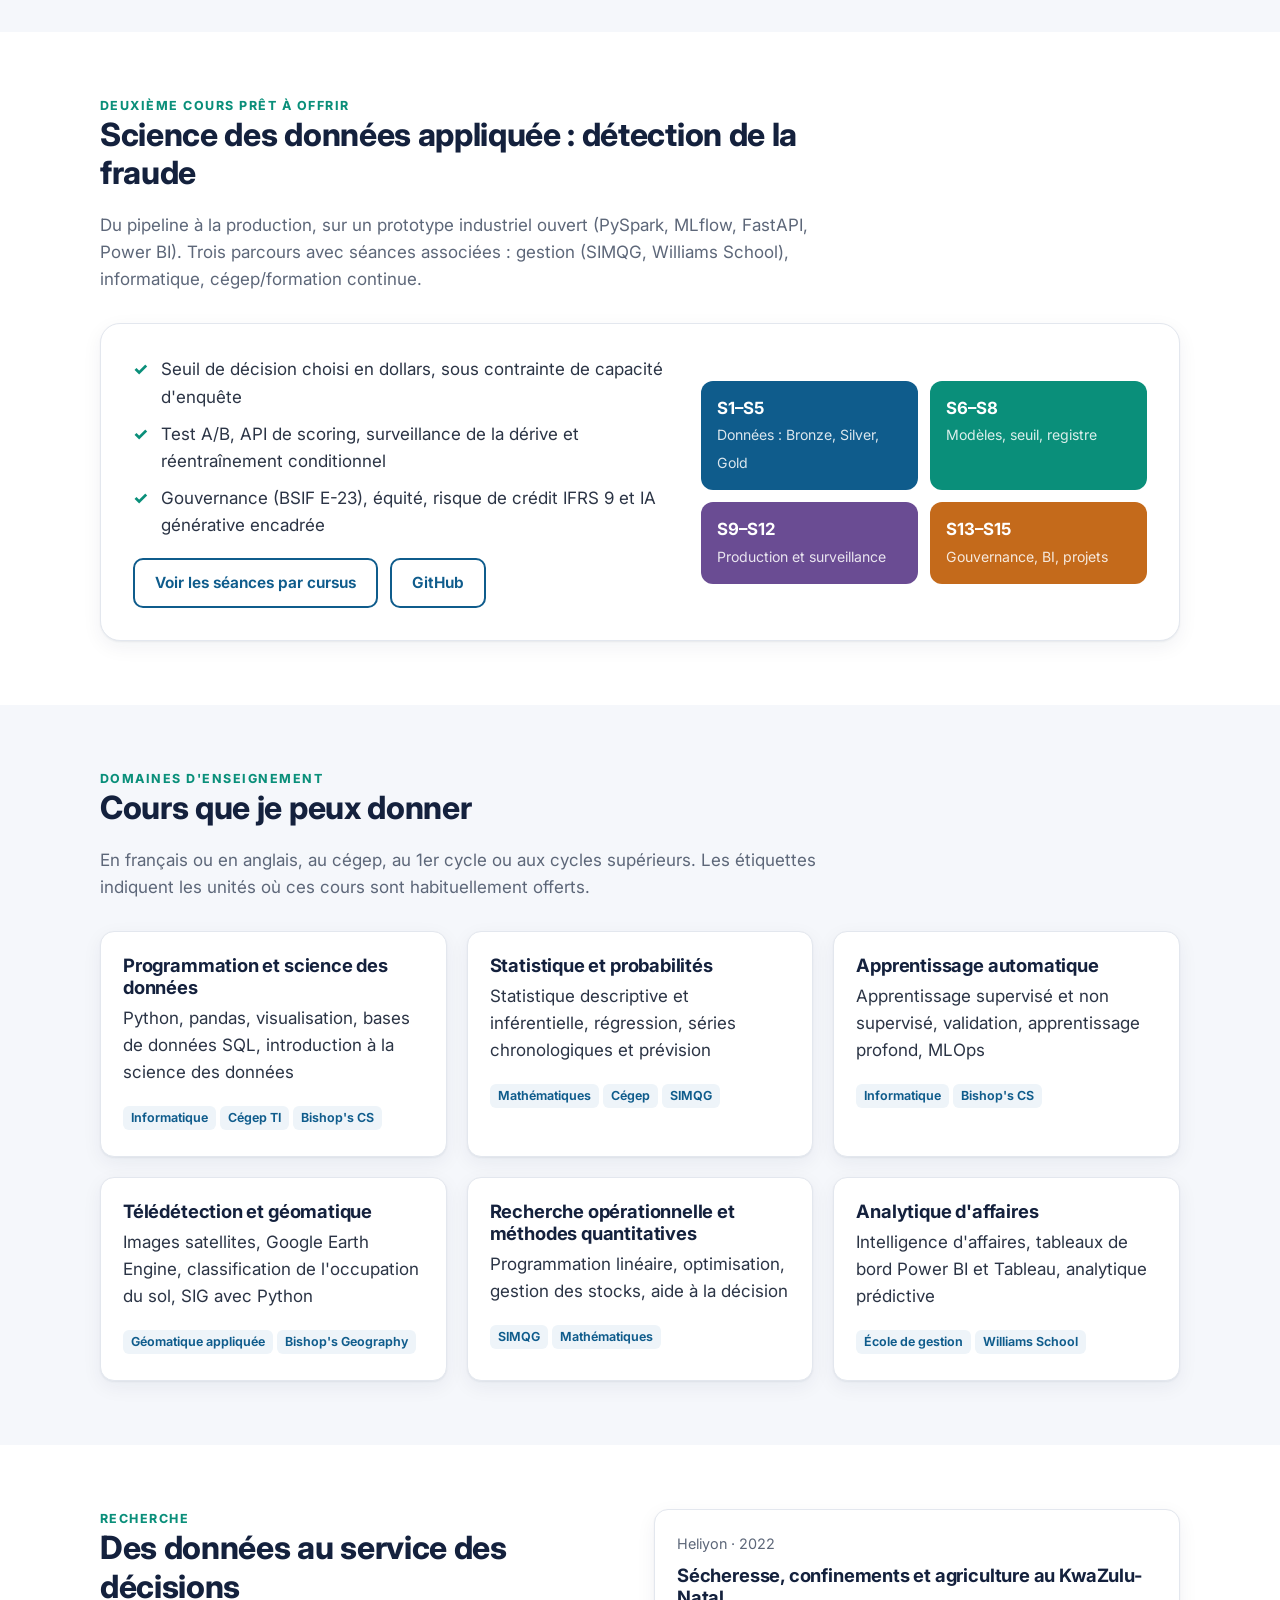
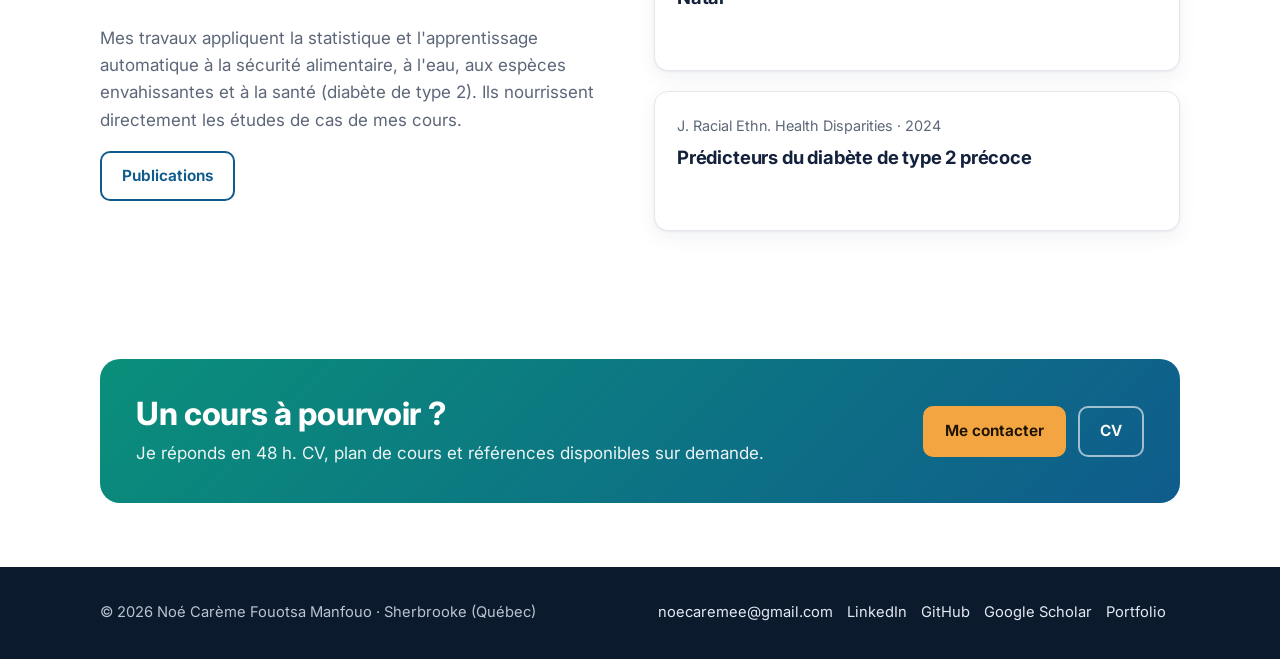
==== commit a21d47c3: "Ajout du cours Fraude-360 (séances par cursus) et navigation Co-Authored-By: Claude Opus 5.5 <norepl" ====
--- a/index.html
+++ b/index.html
@@ -20,7 +20,7 @@
 <header class="top"><div class="wrap">
   <a class="logo" href="index.html">Noé C. Fouotsa Manfouo<small>Ph. D. · <span class="fr">Science des données</span><span class="en">Data science</span></small></a>
   <button class="burger" id="burger" aria-label="Menu">☰</button>
-  <nav class="nav" id="nav"><a href="index.html" class=active><span class="fr">Accueil</span><span class="en">Home</span></a><a href="teaching.html"><span class="fr">Enseignement</span><span class="en">Teaching</span></a><a href="cours-ml4eo.html"><span class="fr">Cours ML4EO</span><span class="en">ML4EO course</span></a><a href="publications.html"><span class="fr">Recherche</span><span class="en">Research</span></a><a href="portfolio.html"><span class="fr">Projets</span><span class="en">Projects</span></a><a href="resume.html"><span class="fr">CV</span><span class="en">CV</span></a><a href="contact.html"><span class="fr">Contact</span><span class="en">Contact</span></a><button class="lang" id="lang" aria-label="Langue / Language">EN</button></nav>
+  <nav class="nav" id="nav"><a href="index.html" class=active><span class="fr">Accueil</span><span class="en">Home</span></a><a href="teaching.html"><span class="fr">Enseignement</span><span class="en">Teaching</span></a><a href="cours-ml4eo.html"><span class="fr">Cours ML4EO</span><span class="en">ML4EO course</span></a><a href="cours-fraude360.html"><span class="fr">Cours Fraude</span><span class="en">Fraud course</span></a><a href="publications.html"><span class="fr">Recherche</span><span class="en">Research</span></a><a href="portfolio.html"><span class="fr">Projets</span><span class="en">Projects</span></a><a href="resume.html"><span class="fr">CV</span><span class="en">CV</span></a><a href="contact.html"><span class="fr">Contact</span><span class="en">Contact</span></a><button class="lang" id="lang" aria-label="Langue / Language">EN</button></nav>
 </div></header>
 <main>
 
@@ -43,7 +43,7 @@
   <div class="stats">
     <div class="stat"><b>2015</b><span><span class="fr">première charge de cours universitaire</span><span class="en">first university course taught</span></span></div>
     <div class="stat"><b>3</b><span><span class="fr">pays : Cameroun, Afrique du Sud, Canada</span><span class="en">countries: Cameroon, South Africa, Canada</span></span></div>
-    <div class="stat"><b>14</b><span><span class="fr">notebooks de cours ouverts et testés</span><span class="en">open, tested course notebooks</span></span></div>
+    <div class="stat"><b>28</b><span><span class="fr">notebooks de cours ouverts et testés (2 cours)</span><span class="en">open, tested course notebooks (2 courses)</span></span></div>
     <div class="stat"><b>16</b><span><span class="fr">applications de ML déployées</span><span class="en">deployed ML applications</span></span></div>
   </div>
 </div></section>
@@ -72,13 +72,35 @@
 </div></section>
 
 <section><div class="wrap">
+  <div class="section-head"><div class="eyebrow"><span class="fr">Deuxième cours prêt à offrir</span><span class="en">Second ready-to-offer course</span></div>
+  <h2><span class="fr">Science des données appliquée : détection de la fraude</span><span class="en">Applied Data Science: Fraud Detection</span></h2>
+  <p><span class="fr">Du pipeline à la production, sur un prototype industriel ouvert (PySpark, MLflow, FastAPI, Power BI). Trois parcours avec séances associées : gestion (SIMQG, Williams School), informatique, cégep/formation continue.</span><span class="en">From pipeline to production on an open industrial prototype (PySpark, MLflow, FastAPI, Power BI). Three tracks with mapped sessions: business (SIMQG, Williams School), computer science, college/continuing education.</span></p></div>
+  <div class="feature">
+    <div>
+      <ul class="list-check">
+        <li><span class="fr">Seuil de décision choisi en dollars, sous contrainte de capacité d'enquête</span><span class="en">Decision threshold chosen in dollars, under investigation capacity</span></li>
+        <li><span class="fr">Test A/B, API de scoring, surveillance de la dérive et réentraînement conditionnel</span><span class="en">A/B testing, scoring API, drift monitoring and conditional retraining</span></li>
+        <li><span class="fr">Gouvernance (BSIF E-23), équité, risque de crédit IFRS 9 et IA générative encadrée</span><span class="en">Governance (OSFI E-23), fairness, IFRS 9 credit risk and governed generative AI</span></li>
+      </ul>
+      <div class="btns" style="margin-top:18px"><a class="btn outline" href="cours-fraude360.html"><span class="fr">Voir les séances par cursus</span><span class="en">See sessions by program</span></a><a class="btn outline" href="https://github.com/noe2019/fraude-360" target="_blank" rel="noopener">GitHub</a></div>
+    </div>
+    <div class="blocks">
+      <div class="block b1"><b>S1–S5</b><span><span class="fr">Données : Bronze, Silver, Gold</span><span class="en">Data: Bronze, Silver, Gold</span></span></div>
+      <div class="block b2"><b>S6–S8</b><span><span class="fr">Modèles, seuil, registre</span><span class="en">Models, threshold, registry</span></span></div>
+      <div class="block b3"><b>S9–S12</b><span><span class="fr">Production et surveillance</span><span class="en">Production and monitoring</span></span></div>
+      <div class="block b4"><b>S13–S15</b><span><span class="fr">Gouvernance, BI, projets</span><span class="en">Governance, BI, projects</span></span></div>
+    </div>
+  </div>
+</div></section>
+
+<section class="soft"><div class="wrap">
   <div class="section-head"><div class="eyebrow"><span class="fr">Domaines d'enseignement</span><span class="en">Teaching areas</span></div>
   <h2><span class="fr">Cours que je peux donner</span><span class="en">Courses I can teach</span></h2>
   <p><span class="fr">En français ou en anglais, au cégep, au 1er cycle ou aux cycles supérieurs. Les étiquettes indiquent les unités où ces cours sont habituellement offerts.</span><span class="en">In French or English, at college, undergraduate or graduate level. Tags show the units where these courses are usually offered.</span></p></div>
   <div class="cards"><div class="card"><h3><span class="fr">Programmation et science des données</span><span class="en">Programming and data science</span></h3><p><span class="fr">Python, pandas, visualisation, bases de données SQL, introduction à la science des données</span><span class="en">Python, pandas, visualization, SQL databases, introduction to data science</span></p><span class=tag>Informatique</span><span class=tag>Cégep TI</span><span class=tag>Bishop's CS</span></div><div class="card"><h3><span class="fr">Statistique et probabilités</span><span class="en">Statistics and probability</span></h3><p><span class="fr">Statistique descriptive et inférentielle, régression, séries chronologiques et prévision</span><span class="en">Descriptive and inferential statistics, regression, time series and forecasting</span></p><span class=tag>Mathématiques</span><span class=tag>Cégep</span><span class=tag>SIMQG</span></div><div class="card"><h3><span class="fr">Apprentissage automatique</span><span class="en">Machine learning</span></h3><p><span class="fr">Apprentissage supervisé et non supervisé, validation, apprentissage profond, MLOps</span><span class="en">Supervised and unsupervised learning, validation, deep learning, MLOps</span></p><span class=tag>Informatique</span><span class=tag>Bishop's CS</span></div><div class="card"><h3><span class="fr">Télédétection et géomatique</span><span class="en">Remote sensing and GIS</span></h3><p><span class="fr">Images satellites, Google Earth Engine, classification de l'occupation du sol, SIG avec Python</span><span class="en">Satellite imagery, Google Earth Engine, land-cover classification, GIS with Python</span></p><span class=tag>Géomatique appliquée</span><span class=tag>Bishop's Geography</span></div><div class="card"><h3><span class="fr">Recherche opérationnelle et méthodes quantitatives</span><span class="en">Operations research and quantitative methods</span></h3><p><span class="fr">Programmation linéaire, optimisation, gestion des stocks, aide à la décision</span><span class="en">Linear programming, optimization, inventory control, decision support</span></p><span class=tag>SIMQG</span><span class=tag>Mathématiques</span></div><div class="card"><h3><span class="fr">Analytique d'affaires</span><span class="en">Business analytics</span></h3><p><span class="fr">Intelligence d'affaires, tableaux de bord Power BI et Tableau, analytique prédictive</span><span class="en">Business intelligence, Power BI and Tableau dashboards, predictive analytics</span></p><span class=tag>École de gestion</span><span class=tag>Williams School</span></div></div>
 </div></section>
 
-<section class="soft"><div class="wrap two">
+<section><div class="wrap two">
   <div><div class="section-head"><div class="eyebrow"><span class="fr">Recherche</span><span class="en">Research</span></div><h2><span class="fr">Des données au service des décisions</span><span class="en">Data for better decisions</span></h2>
   <p><span class="fr">Mes travaux appliquent la statistique et l'apprentissage automatique à la sécurité alimentaire, à l'eau, aux espèces envahissantes et à la santé (diabète de type 2). Ils nourrissent directement les études de cas de mes cours.</span><span class="en">My work applies statistics and machine learning to food security, water, invasive species and health (type 2 diabetes). It feeds directly into the case studies of my courses.</span></p>
   <a class="btn outline" href="publications.html"><span class="fr">Publications</span><span class="en">Publications</span></a></div></div>
--- a/assets/site.css
+++ b/assets/site.css
@@ -27,13 +27,13 @@
 .logo { font-weight: 800; color: var(--ink); white-space: nowrap; }
 .logo small { display: block; font-weight: 500; color: var(--muted); font-size: .72rem; margin-top: -3px; }
 .nav { display: flex; gap: 4px; margin-left: auto; align-items: center; }
-.nav a { color: var(--text); padding: 8px 12px; border-radius: 8px; font-size: .95rem; font-weight: 500; }
+.nav a { color: var(--text); padding: 8px 10px; white-space: nowrap; border-radius: 8px; font-size: .95rem; font-weight: 500; }
 .nav a:hover { background: var(--soft); text-decoration: none; }
 .nav a.active { color: var(--brand); background: #eaf3f9; }
 .lang { border: 1px solid var(--line); background: #fff; border-radius: 999px; padding: 6px 12px; font: 600 .82rem "Inter", sans-serif;
   color: var(--ink); cursor: pointer; margin-left: 6px; }
 .burger { display: none; margin-left: auto; background: none; border: 0; font-size: 1.6rem; color: var(--ink); cursor: pointer; }
-@media (max-width: 900px) {
+@media (max-width: 1060px) {
   .burger { display: block; }
   .nav { display: none; position: absolute; top: 64px; left: 0; right: 0; background: #fff; flex-direction: column; align-items: stretch;
     padding: 10px 20px 16px; border-bottom: 1px solid var(--line); }
@@ -129,3 +129,10 @@
 footer a { color: #e3e9f2; }
 .icons a { margin-right: 14px; }
 @media print { .top, .lang, footer, .btns { display: none; } }
+
+/* course tracks */
+td.trk, th.trk { text-align: center; width: 1%; }
+.dot { display: inline-flex; align-items: center; justify-content: center; width: 26px; height: 26px; border-radius: 50%; font-size: .9rem; font-weight: 700; }
+.dot.full { background: #e7f6f2; color: #0a7a68; }
+.dot.demo { background: #fff4e3; color: #b26a00; }
+.dot.off { color: #a3abb8; }
